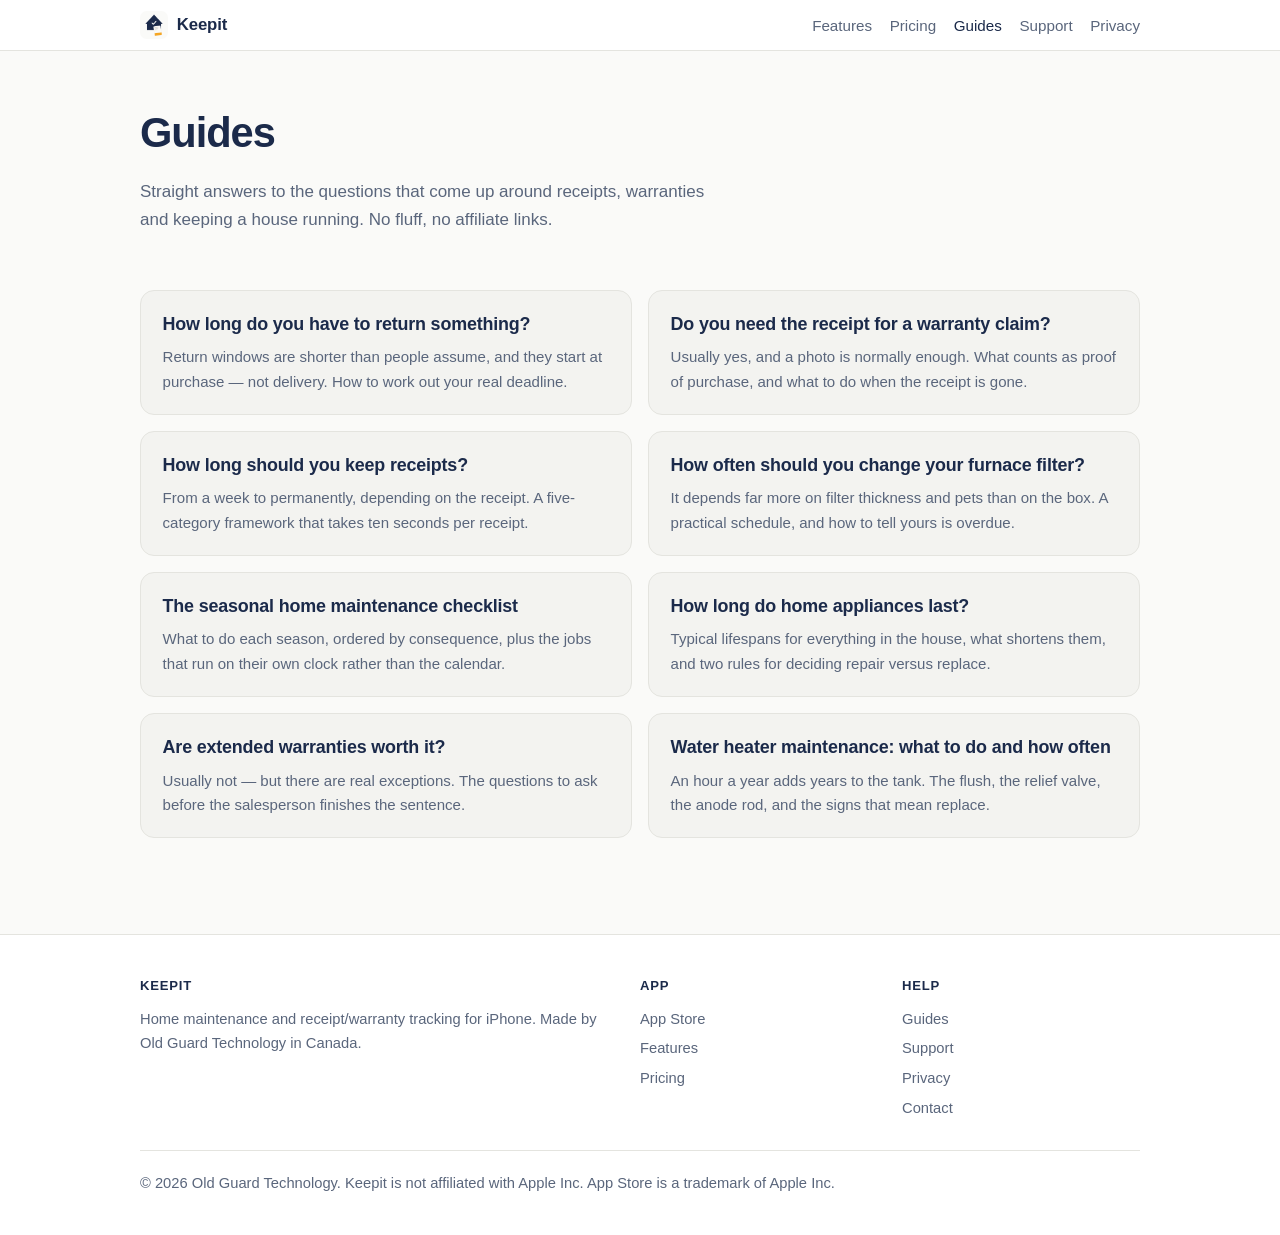
==== guides/index.html @ ba294369 "Rebuild the site as a product landing page with an SEO guides section The site was a single support " ====
<!DOCTYPE html>
<html lang="en">
<head>
<meta charset="utf-8">
<meta name="viewport" content="width=device-width, initial-scale=1">

<title>Home &amp; Receipt Guides — Returns, Warranties and Maintenance | Keepit</title>
<meta name="description" content="Practical guides for homeowners: return windows, warranty claims, how long to keep receipts, furnace filters, appliance lifespans and seasonal maintenance.">
<link rel="canonical" href="https://snogix.github.io/keepit-site/guides/">

<meta name="theme-color" content="#1b2a4a">
<meta property="og:type" content="website">
<meta property="og:site_name" content="Keepit">
<meta property="og:title" content="Home &amp; Receipt Guides">
<meta property="og:description" content="Practical guides on returns, warranties, receipts and home maintenance.">
<meta property="og:url" content="https://snogix.github.io/keepit-site/guides/">
<meta property="og:image" content="https://snogix.github.io/keepit-site/assets/img/og-image.png">
<meta name="twitter:card" content="summary_large_image">
<meta name="twitter:image" content="https://snogix.github.io/keepit-site/assets/img/og-image.png">

<link rel="icon" href="../assets/img/icon-192.png" sizes="192x192">
<link rel="apple-touch-icon" href="../assets/img/icon-180.png">
<link rel="stylesheet" href="../assets/css/site.css">
</head>
<body>
<a class="skip" href="#main">Skip to content</a>

<header class="site-header">
  <div class="wrap-wide">
    <a class="brand" href="../">
      <img src="../assets/img/icon-192.png" alt="" width="28" height="28">
      Keepit
    </a>
    <nav class="site-nav" aria-label="Main">
      <a href="../#features">Features</a>
      <a href="../#pricing">Pricing</a>
      <a href="./" aria-current="page">Guides</a>
      <a href="../support/">Support</a>
      <a href="../privacy/">Privacy</a>
    </nav>
  </div>
</header>

<main id="main">
  <section style="padding-bottom:1.5rem;">
    <div class="wrap-wide">
      <h1 style="font-size:clamp(1.9rem,4.5vw,2.6rem);letter-spacing:-.025em;margin-bottom:.6rem;">Guides</h1>
      <p class="section-lede">
        Straight answers to the questions that come up around receipts, warranties
        and keeping a house running. No fluff, no affiliate links.
      </p>
    </div>
  </section>

  <section style="padding-top:0;">
    <div class="wrap-wide">
      <div class="guide-list">
        <a class="guide-card" href="how-long-do-i-have-to-return-something/">
          <h3>How long do you have to return something?</h3>
          <p>Return windows are shorter than people assume, and they start at purchase — not delivery. How to work out your real deadline.</p>
        </a>
        <a class="guide-card" href="do-i-need-a-receipt-for-a-warranty-claim/">
          <h3>Do you need the receipt for a warranty claim?</h3>
          <p>Usually yes, and a photo is normally enough. What counts as proof of purchase, and what to do when the receipt is gone.</p>
        </a>
        <a class="guide-card" href="how-long-should-you-keep-receipts/">
          <h3>How long should you keep receipts?</h3>
          <p>From a week to permanently, depending on the receipt. A five-category framework that takes ten seconds per receipt.</p>
        </a>
        <a class="guide-card" href="how-often-to-change-furnace-filter/">
          <h3>How often should you change your furnace filter?</h3>
          <p>It depends far more on filter thickness and pets than on the box. A practical schedule, and how to tell yours is overdue.</p>
        </a>
        <a class="guide-card" href="seasonal-home-maintenance-checklist/">
          <h3>The seasonal home maintenance checklist</h3>
          <p>What to do each season, ordered by consequence, plus the jobs that run on their own clock rather than the calendar.</p>
        </a>
        <a class="guide-card" href="how-long-do-home-appliances-last/">
          <h3>How long do home appliances last?</h3>
          <p>Typical lifespans for everything in the house, what shortens them, and two rules for deciding repair versus replace.</p>
        </a>
        <a class="guide-card" href="are-extended-warranties-worth-it/">
          <h3>Are extended warranties worth it?</h3>
          <p>Usually not — but there are real exceptions. The questions to ask before the salesperson finishes the sentence.</p>
        </a>
        <a class="guide-card" href="water-heater-maintenance/">
          <h3>Water heater maintenance: what to do and how often</h3>
          <p>An hour a year adds years to the tank. The flush, the relief valve, the anode rod, and the signs that mean replace.</p>
        </a>
      </div>
    </div>
  </section>
</main>

<footer class="site-footer">
  <div class="wrap-wide">
    <div class="cols">
      <div>
        <h4>Keepit</h4>
        <p>Home maintenance and receipt/warranty tracking for iPhone.
           Made by Old Guard Technology in Canada.</p>
      </div>
      <div>
        <h4>App</h4>
        <ul>
          <li><a href="https://apps.apple.com/app/id6780991390">App Store</a></li>
          <li><a href="../#features">Features</a></li>
          <li><a href="../#pricing">Pricing</a></li>
        </ul>
      </div>
      <div>
        <h4>Help</h4>
        <ul>
          <li><a href="./">Guides</a></li>
          <li><a href="../support/">Support</a></li>
          <li><a href="../privacy/">Privacy</a></li>
          <li><a href="mailto:keepit_support@oldguardtech.ca">Contact</a></li>
        </ul>
      </div>
    </div>
    <div class="legal">
      <p>&copy; 2026 Old Guard Technology. Keepit is not affiliated with Apple Inc.
         App Store is a trademark of Apple Inc.</p>
    </div>
  </div>
</footer>
</body>
</html>
---- assets/css/site.css ----
/* Keepit — shared stylesheet
   Palette sampled from the app icon: navy #1b2a4a, amber #f5a623, paper #fafaf8 */

:root {
  --paper:   #fafaf8;
  --surface: #ffffff;
  --card:    #f3f3f0;
  --border:  #e4e4df;
  --navy:    #1b2a4a;
  --fg:      #1b2a4a;
  --muted:   #5a667c;
  --amber:   #f5a623;
  --link:    #1f4fa3;
  --ok:      #1f7a4d;
  --radius:  14px;
  --maxw:    720px;
}

@media (prefers-color-scheme: dark) {
  :root {
    --paper:   #12161f;
    --surface: #171c27;
    --card:    #1c2230;
    --border:  #2a3242;
    --navy:    #e8ecf4;
    --fg:      #e8ecf4;
    --muted:   #9aa6bd;
    --amber:   #f5a623;
    --link:    #7fb0ff;
    --ok:      #5fc98d;
  }
}

* { box-sizing: border-box; margin: 0; padding: 0; }

html { -webkit-text-size-adjust: 100%; scroll-behavior: smooth; }

body {
  background: var(--paper);
  color: var(--fg);
  font: 17px/1.65 -apple-system, BlinkMacSystemFont, "Segoe UI", Roboto,
        "Helvetica Neue", Arial, sans-serif;
  text-rendering: optimizeLegibility;
}

img { max-width: 100%; height: auto; display: block; }
a { color: var(--link); }
a:hover { text-decoration: none; }

.wrap { max-width: var(--maxw); margin: 0 auto; padding: 0 1.25rem; }
.wrap-wide { max-width: 1040px; margin: 0 auto; padding: 0 1.25rem; }

/* ---------- site header ---------- */
.site-header {
  border-bottom: 1px solid var(--border);
  background: var(--surface);
  position: sticky; top: 0; z-index: 20;
}
.site-header .wrap-wide {
  display: flex; align-items: center; gap: 1rem;
  padding-top: .7rem; padding-bottom: .7rem;
}
.brand {
  display: flex; align-items: center; gap: .55rem;
  font-weight: 700; color: var(--navy); text-decoration: none;
  font-size: 1.05rem; letter-spacing: -.01em;
}
.brand img { width: 28px; height: 28px; border-radius: 7px; }
.site-nav { margin-left: auto; display: flex; gap: 1.1rem; flex-wrap: wrap; }
.site-nav a {
  color: var(--muted); text-decoration: none; font-size: .95rem; font-weight: 500;
}
.site-nav a:hover, .site-nav a[aria-current="page"] { color: var(--fg); }

/* ---------- hero ---------- */
.hero { padding: 3.5rem 0 2.5rem; }
.hero-grid {
  display: grid; grid-template-columns: 1fr; gap: 2.5rem; align-items: center;
}
@media (min-width: 860px) {
  .hero-grid { grid-template-columns: 1.05fr .95fr; gap: 3rem; }
}
.hero h1 {
  font-size: clamp(2.1rem, 5.5vw, 3.1rem);
  line-height: 1.1; letter-spacing: -.025em; margin-bottom: .9rem;
}
.hero .lede { font-size: 1.15rem; color: var(--muted); margin-bottom: 1.6rem; }
.hero-shot {
  border-radius: 30px; border: 1px solid var(--border);
  box-shadow: 0 18px 50px rgba(27,42,74,.16);
  max-width: 300px; margin: 0 auto;
}

/* ---------- buttons ---------- */
.btn-row { display: flex; flex-wrap: wrap; gap: .75rem; align-items: center; }
.btn {
  display: inline-flex; align-items: center; gap: .5rem;
  background: var(--navy); color: var(--paper);
  padding: .8rem 1.4rem; border-radius: 999px;
  font-weight: 600; text-decoration: none; font-size: 1rem;
  border: 1px solid var(--navy); transition: transform .12s ease, opacity .12s ease;
}
.btn:hover { transform: translateY(-1px); opacity: .93; }
.btn-ghost {
  background: transparent; color: var(--fg); border-color: var(--border);
}
.price-note { color: var(--muted); font-size: .92rem; }

/* ---------- sections ---------- */
section { padding: 3rem 0; }
.section-alt { background: var(--surface); border-block: 1px solid var(--border); }
h2 {
  font-size: clamp(1.5rem, 3.5vw, 2rem); letter-spacing: -.02em;
  margin-bottom: .5rem; line-height: 1.2;
}
.section-lede { color: var(--muted); margin-bottom: 2rem; max-width: 60ch; }
h3 { font-size: 1.12rem; margin-bottom: .4rem; letter-spacing: -.01em; }

/* ---------- feature grid ---------- */
.features { display: grid; gap: 1rem; grid-template-columns: 1fr; }
@media (min-width: 700px) { .features { grid-template-columns: 1fr 1fr; } }
.feature {
  background: var(--card); border: 1px solid var(--border);
  border-radius: var(--radius); padding: 1.25rem 1.35rem;
}
.feature .ico {
  width: 34px; height: 34px; border-radius: 9px; margin-bottom: .7rem;
  background: var(--amber); display: grid; place-items: center;
  font-size: 1.05rem; line-height: 1;
}
.feature p { color: var(--muted); font-size: .97rem; }

/* ---------- screenshot strip ---------- */
.shots {
  display: grid; gap: 1.25rem; grid-template-columns: repeat(2, 1fr);
}
@media (min-width: 760px) { .shots { grid-template-columns: repeat(3, 1fr); } }
.shot figcaption {
  color: var(--muted); font-size: .88rem; margin-top: .6rem; text-align: center;
}
.shot img {
  border-radius: 20px; border: 1px solid var(--border);
  box-shadow: 0 8px 26px rgba(27,42,74,.10);
}

/* ---------- privacy callout ---------- */
.callout {
  background: var(--card); border: 1px solid var(--border);
  border-left: 4px solid var(--amber);
  border-radius: var(--radius); padding: 1.25rem 1.4rem; margin: 1.5rem 0;
}
.callout p { color: var(--muted); }
.callout p + p { margin-top: .6rem; }

/* ---------- pricing ---------- */
.tiers { display: grid; gap: 1rem; grid-template-columns: 1fr; }
@media (min-width: 700px) { .tiers { grid-template-columns: 1fr 1fr; } }
.tier {
  background: var(--card); border: 1px solid var(--border);
  border-radius: var(--radius); padding: 1.5rem;
}
.tier.featured { border-color: var(--amber); border-width: 2px; }
.tier .amount { font-size: 2rem; font-weight: 700; letter-spacing: -.02em; }
.tier .per { color: var(--muted); font-size: .95rem; margin-bottom: 1rem; }
.tier ul { list-style: none; }
.tier li { padding-left: 1.5rem; position: relative; margin-bottom: .45rem;
           color: var(--muted); font-size: .97rem; }
.tier li::before {
  content: "✓"; position: absolute; left: 0; color: var(--ok); font-weight: 700;
}

/* ---------- FAQ ---------- */
.faq details {
  border: 1px solid var(--border); border-radius: var(--radius);
  background: var(--card); margin-bottom: .75rem; overflow: hidden;
}
.faq summary {
  cursor: pointer; padding: 1rem 1.25rem; font-weight: 600; list-style: none;
}
.faq summary::-webkit-details-marker { display: none; }
.faq summary::after { content: "＋"; float: right; color: var(--muted); font-weight: 400; }
.faq details[open] summary::after { content: "－"; }
.faq .body { padding: 0 1.25rem 1.1rem; color: var(--muted); }
.faq .body p + p { margin-top: .6rem; }

/* ---------- article / prose ---------- */
.prose { padding: 2.5rem 0 3rem; }
.prose h1 {
  font-size: clamp(1.8rem, 4.5vw, 2.5rem); line-height: 1.15;
  letter-spacing: -.025em; margin-bottom: .6rem;
}
.prose .meta { color: var(--muted); font-size: .9rem; margin-bottom: 2rem; }
.prose h2 { font-size: 1.4rem; margin: 2.2rem 0 .6rem; }
.prose h3 { font-size: 1.1rem; margin: 1.6rem 0 .4rem; }
.prose p, .prose li { color: var(--fg); }
.prose p { margin-bottom: 1rem; }
.prose ul, .prose ol { margin: 0 0 1rem 1.3rem; }
.prose li { margin-bottom: .4rem; }
.prose table {
  width: 100%; border-collapse: collapse; margin: 1.2rem 0; font-size: .95rem;
  display: block; overflow-x: auto; white-space: nowrap;
}
@media (min-width: 640px) { .prose table { display: table; white-space: normal; } }
.prose th, .prose td {
  text-align: left; padding: .6rem .8rem; border-bottom: 1px solid var(--border);
}
.prose th { font-weight: 600; background: var(--card); }
.prose blockquote {
  border-left: 3px solid var(--amber); padding-left: 1rem;
  color: var(--muted); margin: 1.2rem 0;
}

/* in-article app plug */
.plug {
  background: var(--card); border: 1px solid var(--border);
  border-radius: var(--radius); padding: 1.3rem 1.4rem; margin: 2rem 0;
  display: flex; gap: 1rem; align-items: flex-start;
}
.plug img { width: 46px; height: 46px; border-radius: 11px; flex-shrink: 0; }
.plug h3 { margin-bottom: .3rem; font-size: 1.02rem; }
.plug p { color: var(--muted); font-size: .95rem; margin-bottom: .7rem; }
.plug a { font-weight: 600; }

/* ---------- guide index cards ---------- */
.guide-list { display: grid; gap: 1rem; grid-template-columns: 1fr; }
@media (min-width: 720px) { .guide-list { grid-template-columns: 1fr 1fr; } }
.guide-card {
  display: block; text-decoration: none; color: inherit;
  background: var(--card); border: 1px solid var(--border);
  border-radius: var(--radius); padding: 1.2rem 1.35rem;
  transition: border-color .12s ease, transform .12s ease;
}
.guide-card:hover { border-color: var(--amber); transform: translateY(-2px); }
.guide-card h3 { margin-bottom: .35rem; }
.guide-card p { color: var(--muted); font-size: .94rem; }

/* ---------- footer ---------- */
.site-footer {
  border-top: 1px solid var(--border); background: var(--surface);
  padding: 2.5rem 0; margin-top: 3rem; color: var(--muted); font-size: .92rem;
}
.site-footer .cols {
  display: grid; gap: 1.5rem; grid-template-columns: 1fr;
  margin-bottom: 1.5rem;
}
@media (min-width: 640px) { .site-footer .cols { grid-template-columns: 2fr 1fr 1fr; } }
.site-footer h4 {
  font-size: .82rem; text-transform: uppercase; letter-spacing: .06em;
  color: var(--fg); margin-bottom: .6rem;
}
.site-footer ul { list-style: none; }
.site-footer li { margin-bottom: .35rem; }
.site-footer a { color: var(--muted); text-decoration: none; }
.site-footer a:hover { color: var(--fg); text-decoration: underline; }
.site-footer .legal { padding-top: 1.25rem; border-top: 1px solid var(--border); }

.skip {
  position: absolute; left: -9999px; top: 0;
  background: var(--navy); color: var(--paper); padding: .6rem 1rem; z-index: 50;
}
.skip:focus { left: .5rem; top: .5rem; }
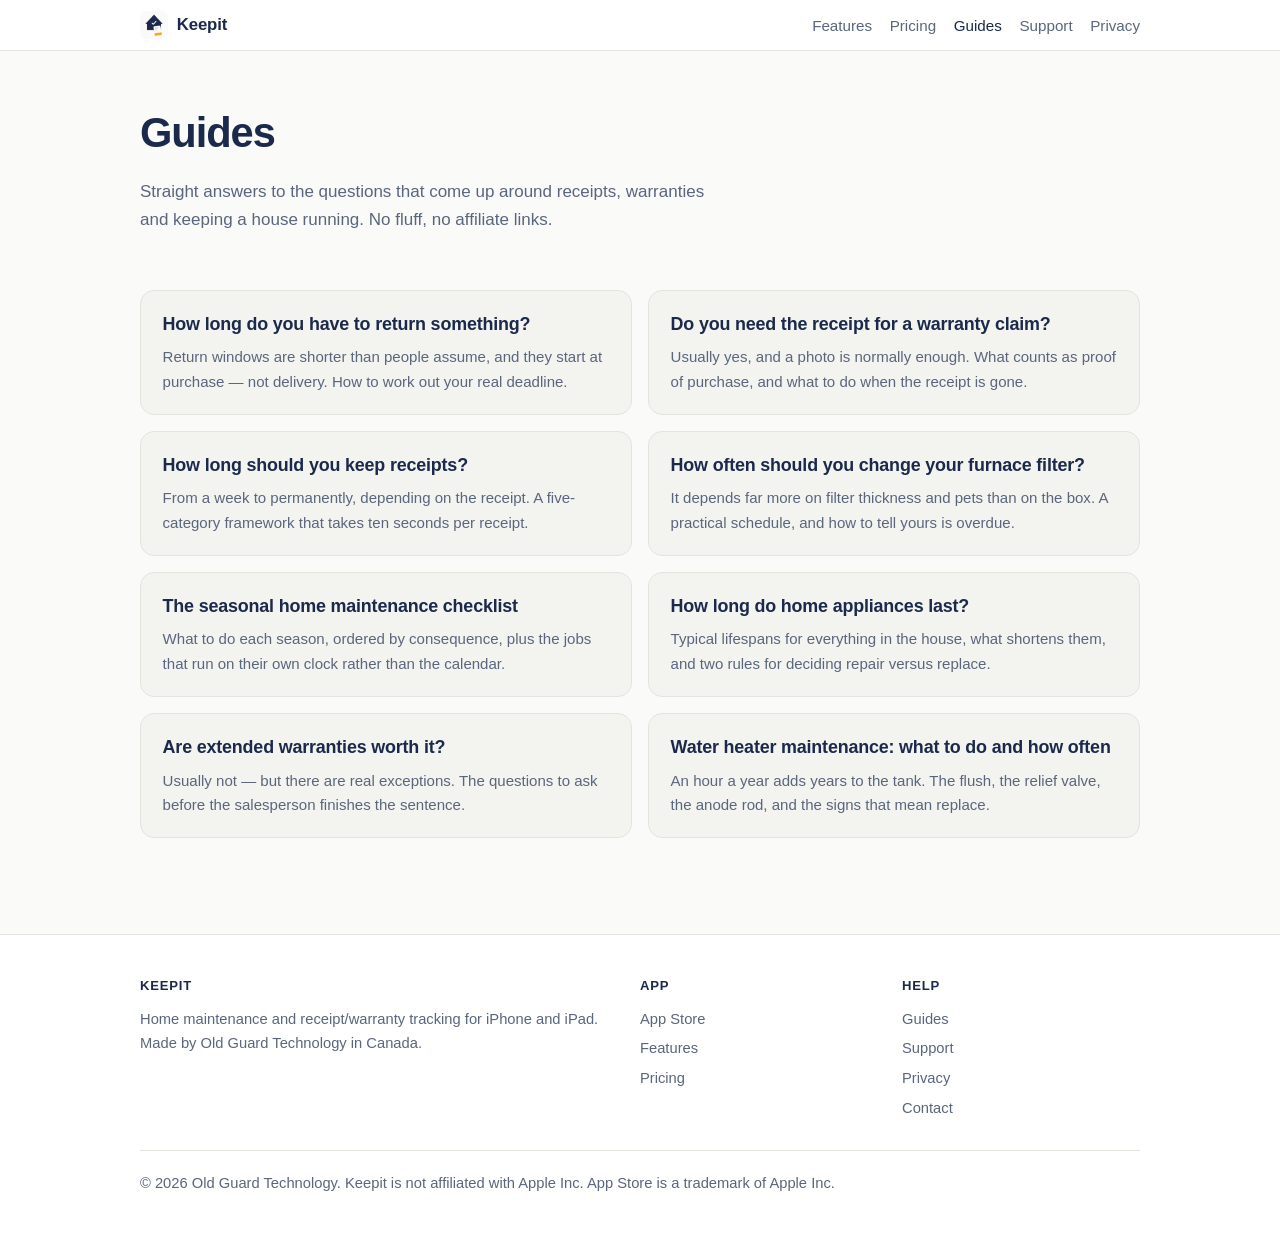
==== commit ee0adfb4: "Update site for 1.1: iPad support, iOS 26 requirement, Family Sharing - Support page: iPad is now av" ====
--- a/guides/index.html
+++ b/guides/index.html
@@ -6,17 +6,17 @@
 
 <title>Home &amp; Receipt Guides — Returns, Warranties and Maintenance | Keepit</title>
 <meta name="description" content="Practical guides for homeowners: return windows, warranty claims, how long to keep receipts, furnace filters, appliance lifespans and seasonal maintenance.">
-<link rel="canonical" href="https://snogix.github.io/keepit-site/guides/">
+<link rel="canonical" href="https://keepitapp.ca/guides/">
 
 <meta name="theme-color" content="#1b2a4a">
 <meta property="og:type" content="website">
 <meta property="og:site_name" content="Keepit">
 <meta property="og:title" content="Home &amp; Receipt Guides">
 <meta property="og:description" content="Practical guides on returns, warranties, receipts and home maintenance.">
-<meta property="og:url" content="https://snogix.github.io/keepit-site/guides/">
-<meta property="og:image" content="https://snogix.github.io/keepit-site/assets/img/og-image.png">
+<meta property="og:url" content="https://keepitapp.ca/guides/">
+<meta property="og:image" content="https://keepitapp.ca/assets/img/og-image.png">
 <meta name="twitter:card" content="summary_large_image">
-<meta name="twitter:image" content="https://snogix.github.io/keepit-site/assets/img/og-image.png">
+<meta name="twitter:image" content="https://keepitapp.ca/assets/img/og-image.png">
 
 <link rel="icon" href="../assets/img/icon-192.png" sizes="192x192">
 <link rel="apple-touch-icon" href="../assets/img/icon-180.png">
@@ -97,7 +97,7 @@
     <div class="cols">
       <div>
         <h4>Keepit</h4>
-        <p>Home maintenance and receipt/warranty tracking for iPhone.
+        <p>Home maintenance and receipt/warranty tracking for iPhone and iPad.
            Made by Old Guard Technology in Canada.</p>
       </div>
       <div>
@@ -114,7 +114,7 @@
           <li><a href="./">Guides</a></li>
           <li><a href="../support/">Support</a></li>
           <li><a href="../privacy/">Privacy</a></li>
-          <li><a href="mailto:keepit_support@oldguardtech.ca">Contact</a></li>
+          <li><a href="mailto:support@keepitapp.ca">Contact</a></li>
         </ul>
       </div>
     </div>
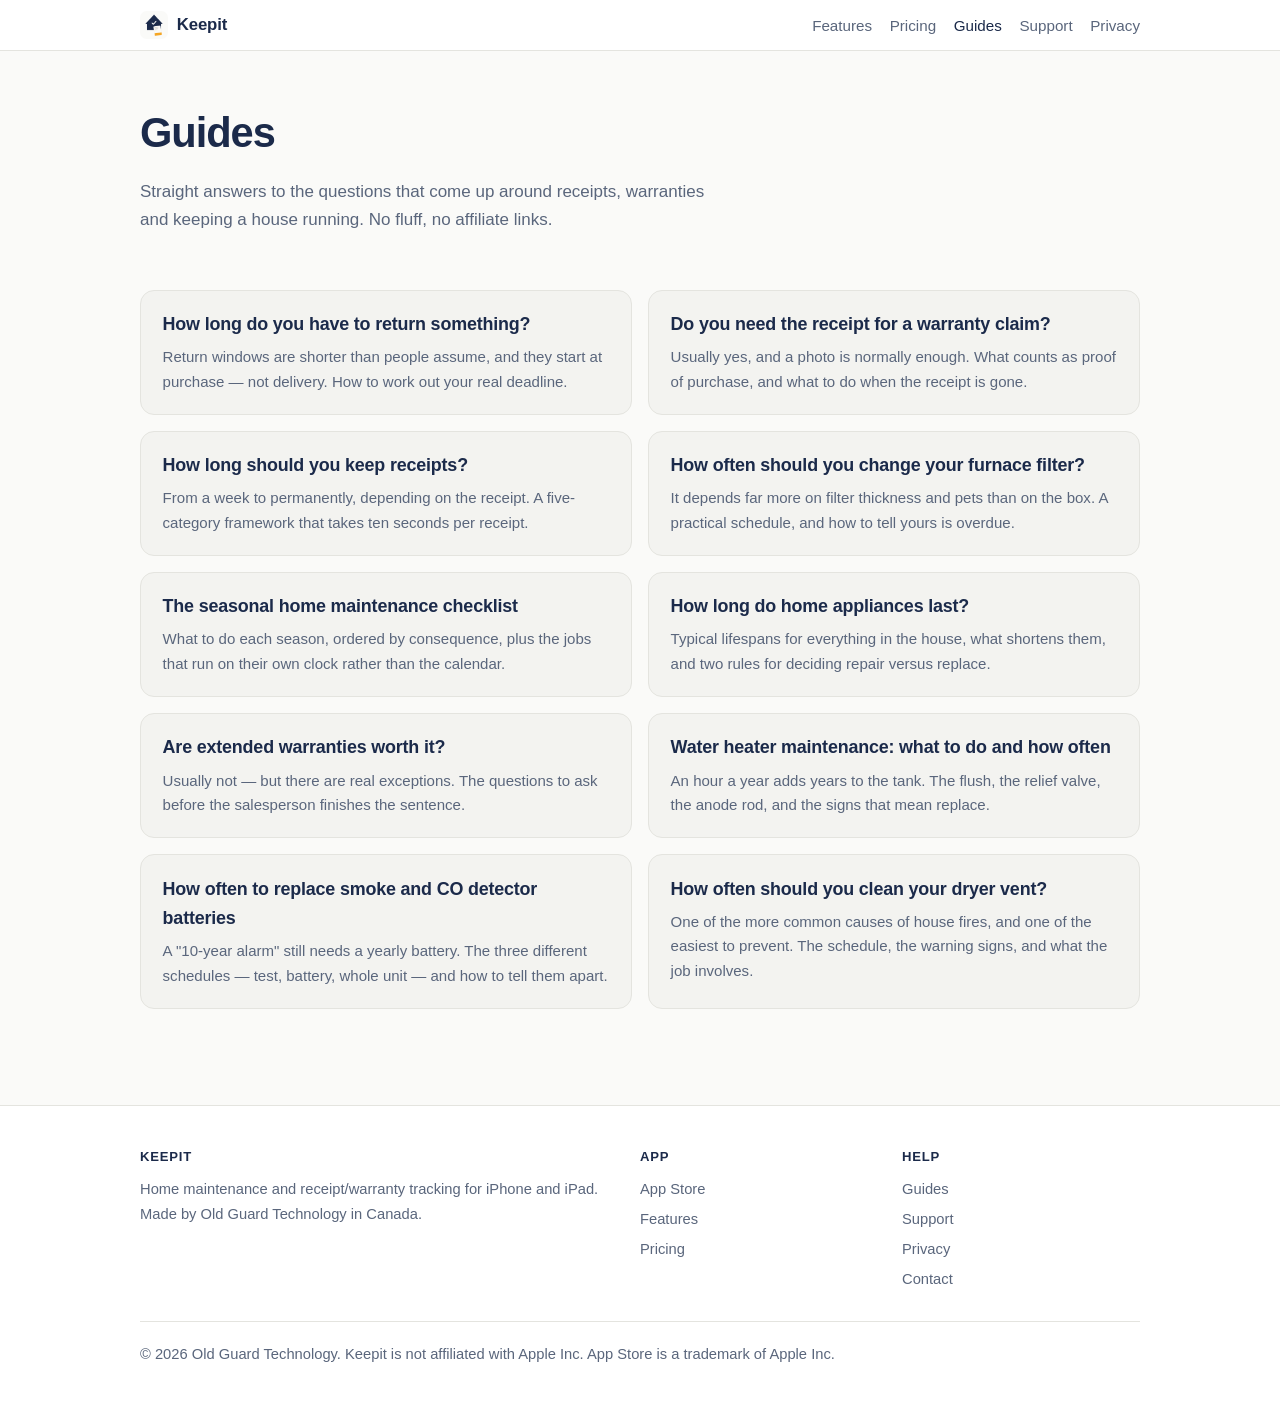
==== commit 435ead5c: "Add two new SEO guide articles: smoke/CO detector batteries, dryer vent cleaning Both target real se" ====
--- a/guides/index.html
+++ b/guides/index.html
@@ -87,6 +87,14 @@
           <h3>Water heater maintenance: what to do and how often</h3>
           <p>An hour a year adds years to the tank. The flush, the relief valve, the anode rod, and the signs that mean replace.</p>
         </a>
+        <a class="guide-card" href="smoke-and-co-detector-battery-schedule/">
+          <h3>How often to replace smoke and CO detector batteries</h3>
+          <p>A "10-year alarm" still needs a yearly battery. The three different schedules — test, battery, whole unit — and how to tell them apart.</p>
+        </a>
+        <a class="guide-card" href="dryer-vent-cleaning-schedule/">
+          <h3>How often should you clean your dryer vent?</h3>
+          <p>One of the more common causes of house fires, and one of the easiest to prevent. The schedule, the warning signs, and what the job involves.</p>
+        </a>
       </div>
     </div>
   </section>
